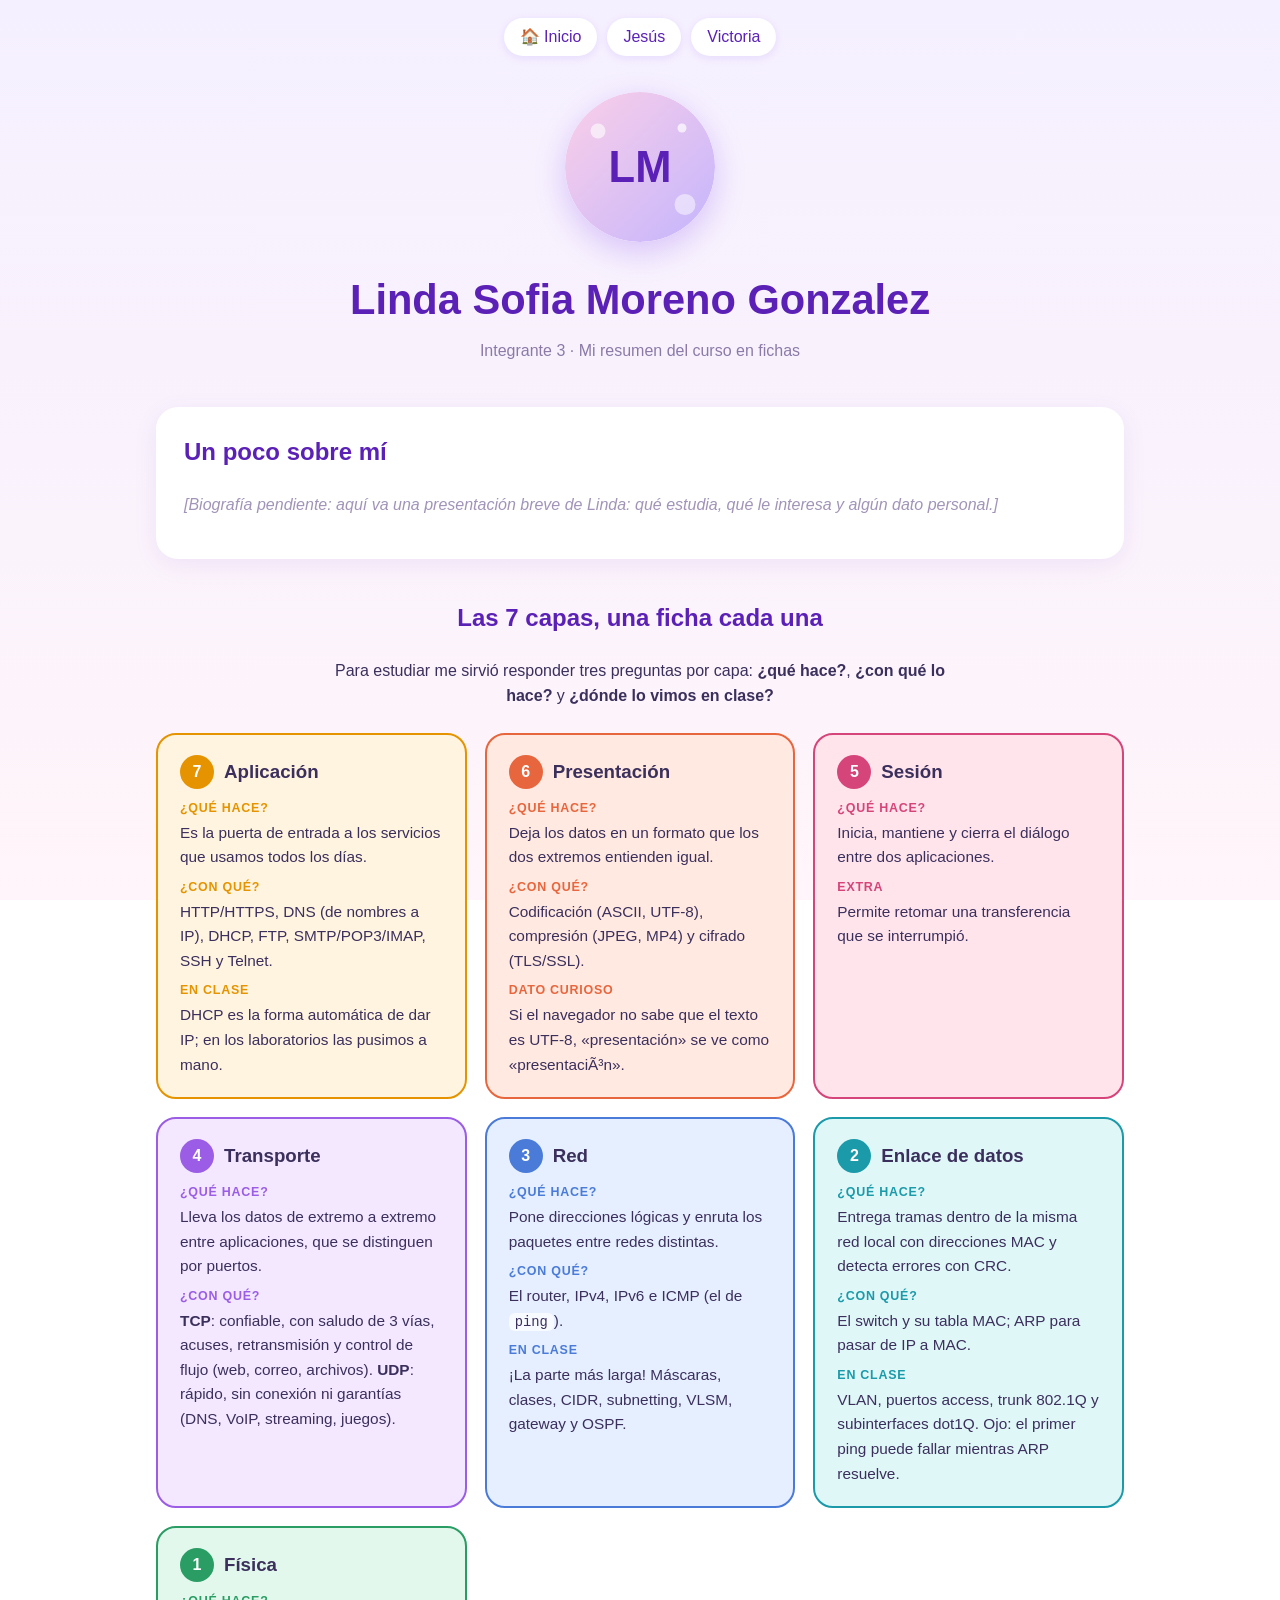
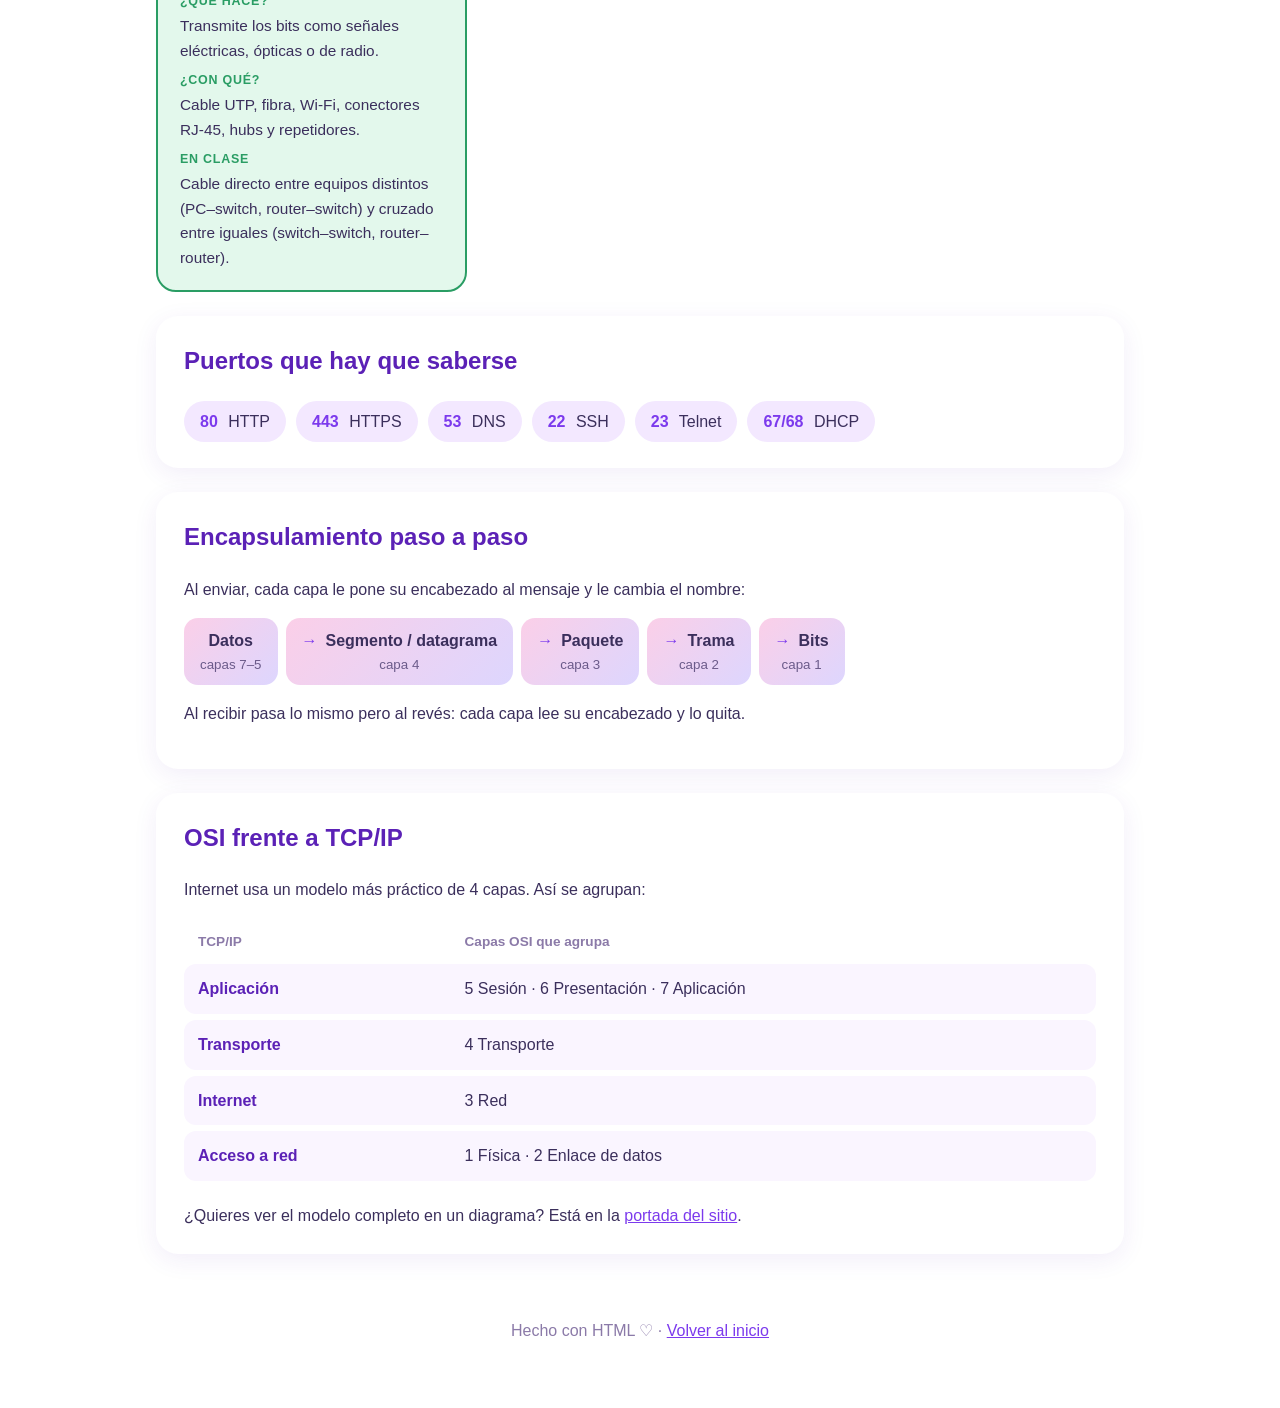
==== integrantes/integrante3.html @ 2aa6447a "Sitio HTML de la actividad Capa 7 con Dockerfile y README Co-Authored-By: Claude Opus 5.5 <noreply@a" ====
<!DOCTYPE html>
<html lang="es">
<head>
  <meta charset="utf-8">
  <meta name="viewport" content="width=device-width, initial-scale=1">
  <meta name="description" content="Biografía de Linda Sofia Moreno Gonzalez y su resumen del modelo OSI en fichas.">
  <title>Linda Sofia Moreno Gonzalez · Redes</title>
  <link rel="stylesheet" href="../css/linda.css">
</head>
<body>

  <nav class="pildoras">
    <a href="../index.html">🏠 Inicio</a>
    <a href="integrante1.html">Jesús</a>
    <a href="integrante2.html">Victoria</a>
  </nav>

  <header class="hola">
    <img src="../img/linda.svg" alt="Avatar de Linda Sofia Moreno Gonzalez" width="150" height="150">
    <h1>Linda Sofia Moreno Gonzalez</h1>
    <p>Integrante 3 · Mi resumen del curso en fichas</p>
  </header>

  <main>

    <section class="tarjeta bio">
      <h2>Un poco sobre mí</h2>
      <!-- PENDIENTE: reemplazar este párrafo con la biografía de Linda -->
      <p class="pendiente">[Biografía pendiente: aquí va una presentación breve de Linda: qué estudia, qué le interesa y algún dato personal.]</p>
    </section>

    <section>
      <h2 class="titulo">Las 7 capas, una ficha cada una</h2>
      <p class="guia">Para estudiar me sirvió responder tres preguntas por capa: <strong>¿qué hace?</strong>, <strong>¿con qué lo hace?</strong> y <strong>¿dónde lo vimos en clase?</strong></p>

      <div class="fichas">

        <article class="ficha c7">
          <h3><span>7</span> Aplicación</h3>
          <dl>
            <dt>¿Qué hace?</dt>
            <dd>Es la puerta de entrada a los servicios que usamos todos los días.</dd>
            <dt>¿Con qué?</dt>
            <dd>HTTP/HTTPS, DNS (de nombres a IP), DHCP, FTP, SMTP/POP3/IMAP, SSH y Telnet.</dd>
            <dt>En clase</dt>
            <dd>DHCP es la forma automática de dar IP; en los laboratorios las pusimos a mano.</dd>
          </dl>
        </article>

        <article class="ficha c6">
          <h3><span>6</span> Presentación</h3>
          <dl>
            <dt>¿Qué hace?</dt>
            <dd>Deja los datos en un formato que los dos extremos entienden igual.</dd>
            <dt>¿Con qué?</dt>
            <dd>Codificación (ASCII, UTF-8), compresión (JPEG, MP4) y cifrado (TLS/SSL).</dd>
            <dt>Dato curioso</dt>
            <dd>Si el navegador no sabe que el texto es UTF-8, «presentación» se ve como «presentaciÃ³n».</dd>
          </dl>
        </article>

        <article class="ficha c5">
          <h3><span>5</span> Sesión</h3>
          <dl>
            <dt>¿Qué hace?</dt>
            <dd>Inicia, mantiene y cierra el diálogo entre dos aplicaciones.</dd>
            <dt>Extra</dt>
            <dd>Permite retomar una transferencia que se interrumpió.</dd>
          </dl>
        </article>

        <article class="ficha c4">
          <h3><span>4</span> Transporte</h3>
          <dl>
            <dt>¿Qué hace?</dt>
            <dd>Lleva los datos de extremo a extremo entre aplicaciones, que se distinguen por puertos.</dd>
            <dt>¿Con qué?</dt>
            <dd><strong>TCP</strong>: confiable, con saludo de 3 vías, acuses, retransmisión y control de flujo (web, correo, archivos). <strong>UDP</strong>: rápido, sin conexión ni garantías (DNS, VoIP, streaming, juegos).</dd>
          </dl>
        </article>

        <article class="ficha c3">
          <h3><span>3</span> Red</h3>
          <dl>
            <dt>¿Qué hace?</dt>
            <dd>Pone direcciones lógicas y enruta los paquetes entre redes distintas.</dd>
            <dt>¿Con qué?</dt>
            <dd>El router, IPv4, IPv6 e ICMP (el de <code>ping</code>).</dd>
            <dt>En clase</dt>
            <dd>¡La parte más larga! Máscaras, clases, CIDR, subnetting, VLSM, gateway y OSPF.</dd>
          </dl>
        </article>

        <article class="ficha c2">
          <h3><span>2</span> Enlace de datos</h3>
          <dl>
            <dt>¿Qué hace?</dt>
            <dd>Entrega tramas dentro de la misma red local con direcciones MAC y detecta errores con CRC.</dd>
            <dt>¿Con qué?</dt>
            <dd>El switch y su tabla MAC; ARP para pasar de IP a MAC.</dd>
            <dt>En clase</dt>
            <dd>VLAN, puertos access, trunk 802.1Q y subinterfaces dot1Q. Ojo: el primer ping puede fallar mientras ARP resuelve.</dd>
          </dl>
        </article>

        <article class="ficha c1">
          <h3><span>1</span> Física</h3>
          <dl>
            <dt>¿Qué hace?</dt>
            <dd>Transmite los bits como señales eléctricas, ópticas o de radio.</dd>
            <dt>¿Con qué?</dt>
            <dd>Cable UTP, fibra, Wi-Fi, conectores RJ-45, hubs y repetidores.</dd>
            <dt>En clase</dt>
            <dd>Cable directo entre equipos distintos (PC–switch, router–switch) y cruzado entre iguales (switch–switch, router–router).</dd>
          </dl>
        </article>

      </div>
    </section>

    <section class="tarjeta">
      <h2>Puertos que hay que saberse</h2>
      <ul class="chips">
        <li><b>80</b> HTTP</li>
        <li><b>443</b> HTTPS</li>
        <li><b>53</b> DNS</li>
        <li><b>22</b> SSH</li>
        <li><b>23</b> Telnet</li>
        <li><b>67/68</b> DHCP</li>
      </ul>
    </section>

    <section class="tarjeta">
      <h2>Encapsulamiento paso a paso</h2>
      <p>Al enviar, cada capa le pone su encabezado al mensaje y le cambia el nombre:</p>
      <ul class="flujo">
        <li>Datos <small>capas 7–5</small></li>
        <li>Segmento / datagrama <small>capa 4</small></li>
        <li>Paquete <small>capa 3</small></li>
        <li>Trama <small>capa 2</small></li>
        <li>Bits <small>capa 1</small></li>
      </ul>
      <p>Al recibir pasa lo mismo pero al revés: cada capa lee su encabezado y lo quita.</p>
    </section>

    <section class="tarjeta">
      <h2>OSI frente a TCP/IP</h2>
      <p>Internet usa un modelo más práctico de 4 capas. Así se agrupan:</p>
      <table>
        <thead>
          <tr><th>TCP/IP</th><th>Capas OSI que agrupa</th></tr>
        </thead>
        <tbody>
          <tr><td>Aplicación</td><td>5 Sesión · 6 Presentación · 7 Aplicación</td></tr>
          <tr><td>Transporte</td><td>4 Transporte</td></tr>
          <tr><td>Internet</td><td>3 Red</td></tr>
          <tr><td>Acceso a red</td><td>1 Física · 2 Enlace de datos</td></tr>
        </tbody>
      </table>
      <p class="mas">¿Quieres ver el modelo completo en un diagrama? Está en la <a href="../index.html">portada del sitio</a>.</p>
    </section>

  </main>

  <footer class="pie">
    <p>Hecho con HTML ♡ · <a href="../index.html">Volver al inicio</a></p>
  </footer>

</body>
</html>
---- css/linda.css ----
/* Linda: estilo pastel, tarjetas redondeadas y un color por capa */

* { box-sizing: border-box; }

body {
  margin: 0;
  font-family: "Trebuchet MS", "Segoe UI", Roboto, sans-serif;
  line-height: 1.6;
  color: #3b2f5c;
  background: linear-gradient(180deg, #f5f0ff 0%, #fff5fa 100%) fixed;
}

a { color: #7c3aed; }

.pildoras {
  display: flex;
  flex-wrap: wrap;
  justify-content: center;
  gap: 10px;
  padding: 18px 16px 0;
}

.pildoras a {
  padding: 6px 16px;
  border-radius: 999px;
  background: #fff;
  color: #5b21b6;
  text-decoration: none;
  box-shadow: 0 2px 8px rgba(124, 58, 237, .12);
}

.pildoras a:hover { background: #ede9fe; }

.hola {
  padding: 36px 16px 20px;
  text-align: center;
}

.hola img {
  border-radius: 50%;
  box-shadow: 0 10px 30px rgba(124, 58, 237, .25);
}

.hola h1 {
  margin: 18px 0 4px;
  font-size: clamp(1.7rem, 5vw, 2.6rem);
  color: #5b21b6;
}

.hola p {
  margin: 0;
  color: #8b7aa8;
}

main {
  max-width: 1000px;
  margin: 0 auto;
  padding: 0 16px;
}

.tarjeta {
  margin: 24px 0;
  padding: 26px 28px;
  border-radius: 22px;
  background: #fff;
  box-shadow: 0 6px 24px rgba(91, 33, 182, .08);
}

.tarjeta h2,
.titulo {
  margin-top: 0;
  color: #5b21b6;
}

.titulo {
  margin-top: 40px;
  text-align: center;
}

.guia {
  max-width: 640px;
  margin: 0 auto 24px;
  text-align: center;
}

.pendiente {
  color: #a194b8;
  font-style: italic;
}

.fichas {
  display: grid;
  grid-template-columns: repeat(auto-fit, minmax(280px, 1fr));
  gap: 18px;
}

.ficha {
  padding: 20px 22px;
  border-radius: 20px;
  background: var(--fondo);
  border: 2px solid var(--borde);
}

.ficha h3 {
  display: flex;
  align-items: center;
  gap: 10px;
  margin: 0 0 10px;
  color: #3b2f5c;
}

.ficha h3 span {
  display: inline-grid;
  place-items: center;
  width: 34px;
  height: 34px;
  border-radius: 50%;
  background: var(--borde);
  color: #fff;
  font-size: 1rem;
}

.ficha dl { margin: 0; }

.ficha dt {
  margin-top: 8px;
  font-size: .78rem;
  font-weight: 700;
  letter-spacing: .06em;
  text-transform: uppercase;
  color: var(--borde);
}

.ficha dd {
  margin: 2px 0 0;
  font-size: .96rem;
}

.c7 { --fondo: #fff4e0; --borde: #e59400; }
.c6 { --fondo: #ffe9e0; --borde: #e8663d; }
.c5 { --fondo: #ffe4ec; --borde: #d6457a; }
.c4 { --fondo: #f3e8ff; --borde: #9b5de5; }
.c3 { --fondo: #e6efff; --borde: #4a7bd8; }
.c2 { --fondo: #e0f7f8; --borde: #1b9aaa; }
.c1 { --fondo: #e3f8ec; --borde: #2a9d64; }

.chips {
  display: flex;
  flex-wrap: wrap;
  gap: 10px;
  margin: 0;
  padding: 0;
  list-style: none;
}

.chips li {
  padding: 8px 16px;
  border-radius: 999px;
  background: #f3e8ff;
}

.chips b {
  margin-right: 6px;
  color: #7c3aed;
}

.flujo {
  display: flex;
  flex-wrap: wrap;
  align-items: center;
  gap: 8px;
  margin: 16px 0;
  padding: 0;
  list-style: none;
}

.flujo li {
  padding: 10px 16px;
  border-radius: 14px;
  background: linear-gradient(135deg, #fbcfe8, #ddd6fe);
  font-weight: 700;
  text-align: center;
}

.flujo li + li::before {
  content: "→";
  margin-right: 8px;
  color: #7c3aed;
}

.flujo small {
  display: block;
  font-weight: 400;
  color: #6b5b8a;
}

code {
  padding: 1px 6px;
  border-radius: 6px;
  background: rgba(255, 255, 255, .7);
  font-family: Consolas, Menlo, monospace;
  font-size: .9em;
}

table {
  width: 100%;
  border-collapse: separate;
  border-spacing: 0 6px;
}

th {
  padding: 6px 14px;
  text-align: left;
  color: #8b7aa8;
  font-size: .85rem;
}

td {
  padding: 12px 14px;
  background: #faf5ff;
}

td:first-child {
  border-radius: 12px 0 0 12px;
  font-weight: 700;
  color: #5b21b6;
}

td:last-child { border-radius: 0 12px 12px 0; }

.mas { margin-bottom: 0; }

.pie {
  padding: 24px 16px 48px;
  text-align: center;
  color: #8b7aa8;
}

@media (max-width: 600px) {
  .tarjeta { padding: 22px 18px; }
  .flujo li + li::before { content: none; }
}
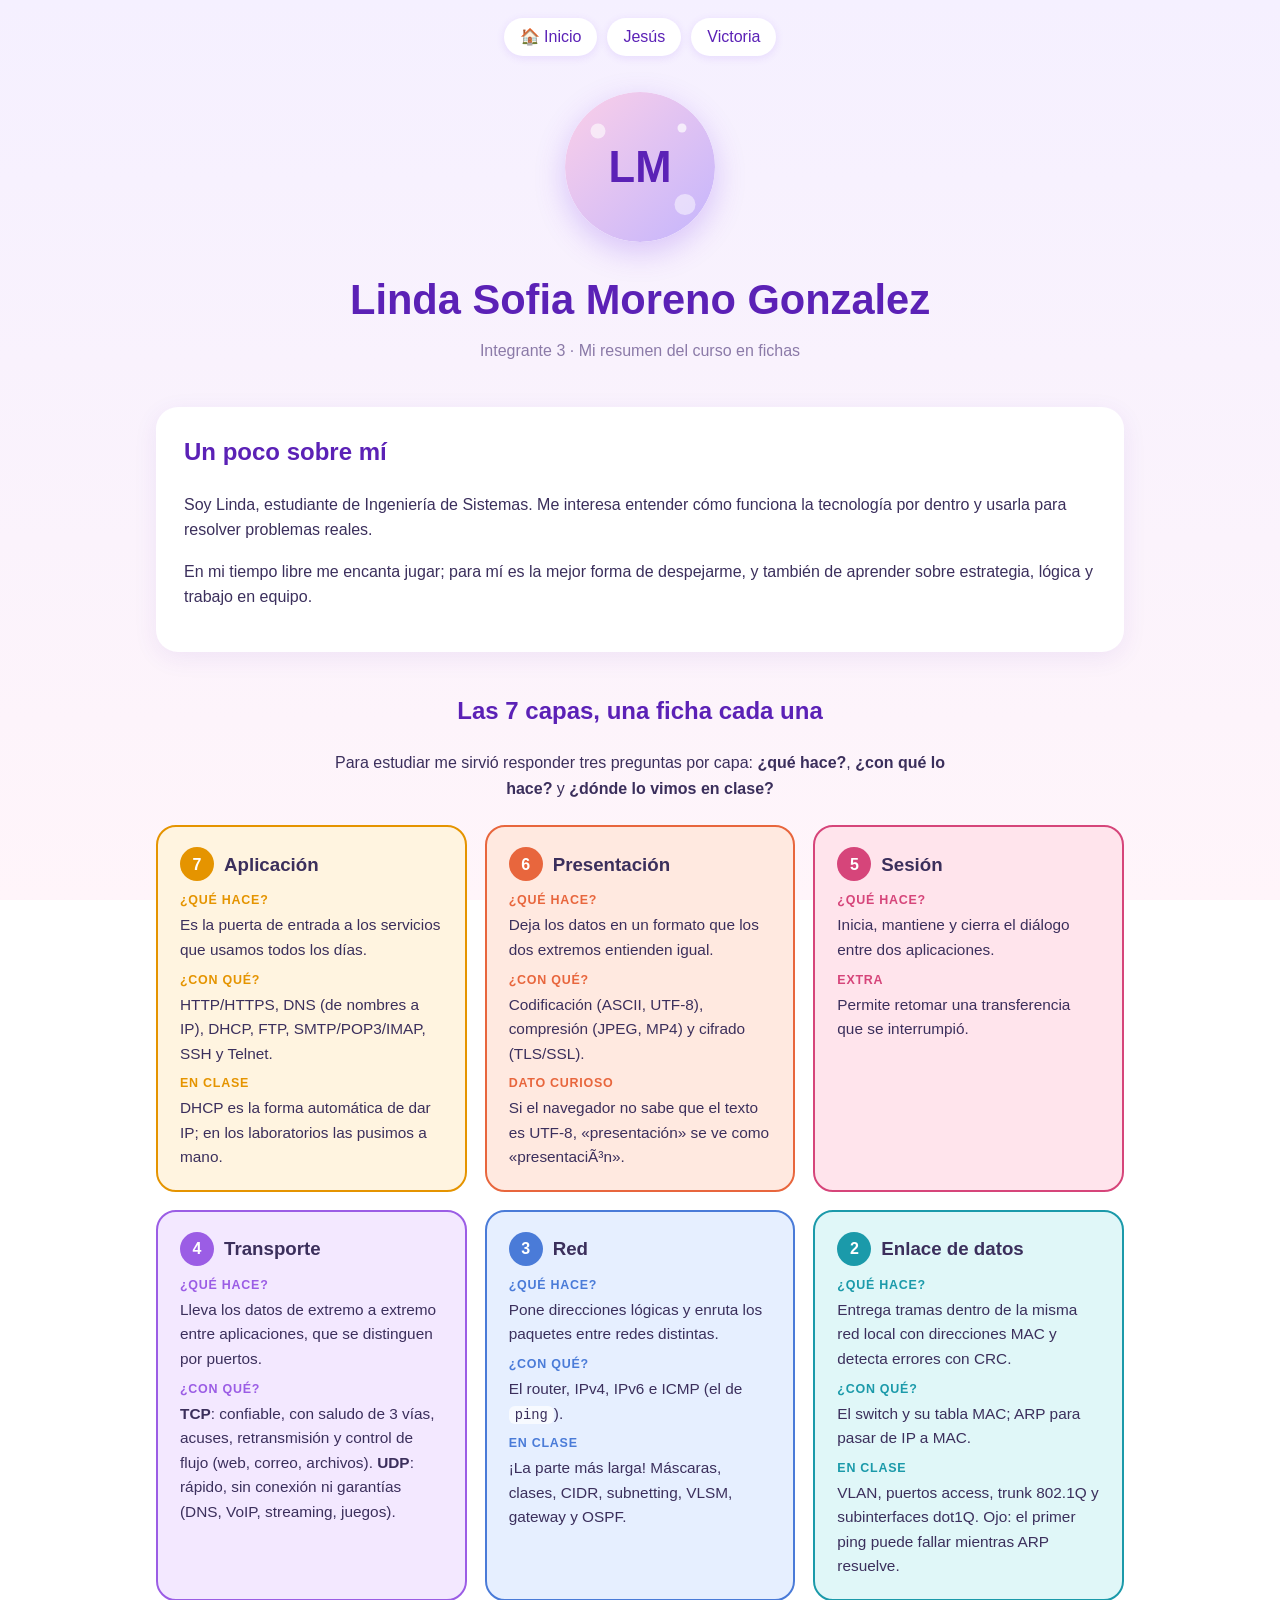
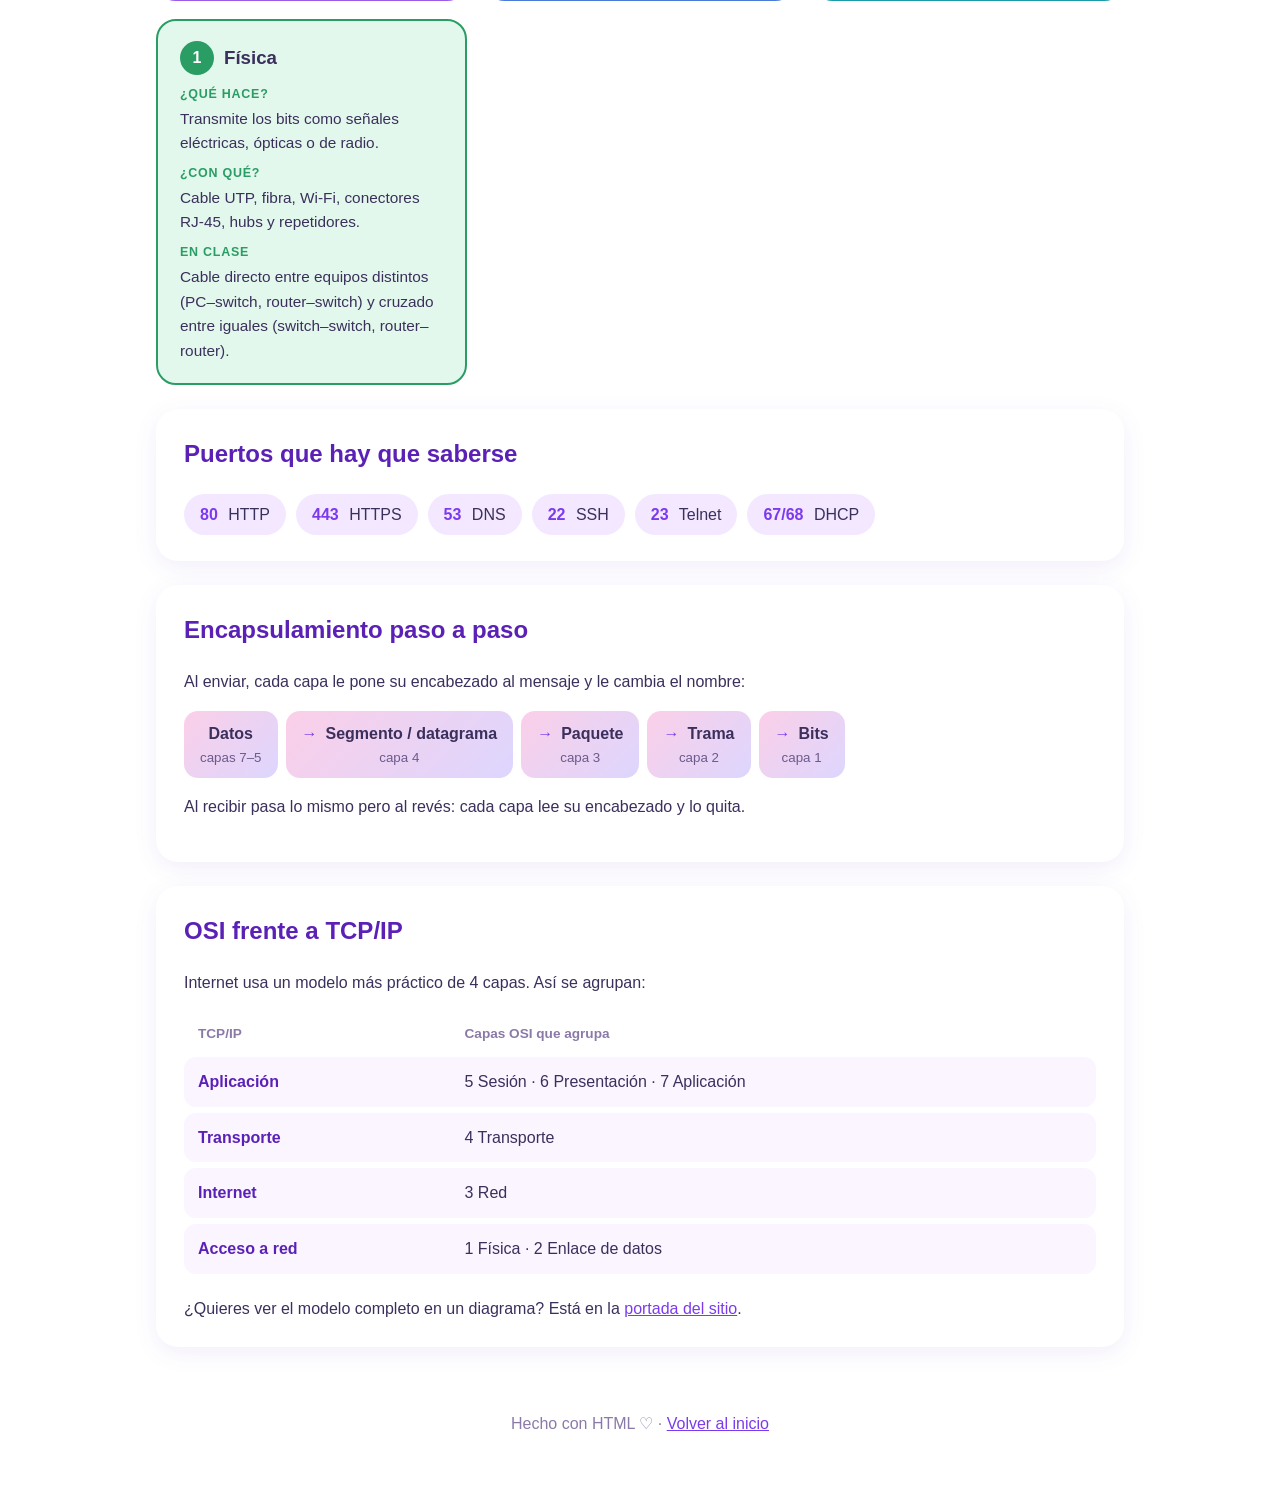
==== commit 7fae0de5: "Agregar las biografías de Victoria y Linda Co-Authored-By: Claude Opus 5.5 <noreply@anthropic.com>" ====
--- a/integrantes/integrante3.html
+++ b/integrantes/integrante3.html
@@ -25,8 +25,8 @@
 
     <section class="tarjeta bio">
       <h2>Un poco sobre mí</h2>
-      <!-- PENDIENTE: reemplazar este párrafo con la biografía de Linda -->
-      <p class="pendiente">[Biografía pendiente: aquí va una presentación breve de Linda: qué estudia, qué le interesa y algún dato personal.]</p>
+      <p>Soy Linda, estudiante de Ingeniería de Sistemas. Me interesa entender cómo funciona la tecnología por dentro y usarla para resolver problemas reales.</p>
+      <p>En mi tiempo libre me encanta jugar; para mí es la mejor forma de despejarme, y también de aprender sobre estrategia, lógica y trabajo en equipo.</p>
     </section>
 
     <section>
--- a/css/linda.css
+++ b/css/linda.css
@@ -81,11 +81,6 @@
   max-width: 640px;
   margin: 0 auto 24px;
   text-align: center;
-}
-
-.pendiente {
-  color: #a194b8;
-  font-style: italic;
 }
 
 .fichas {
